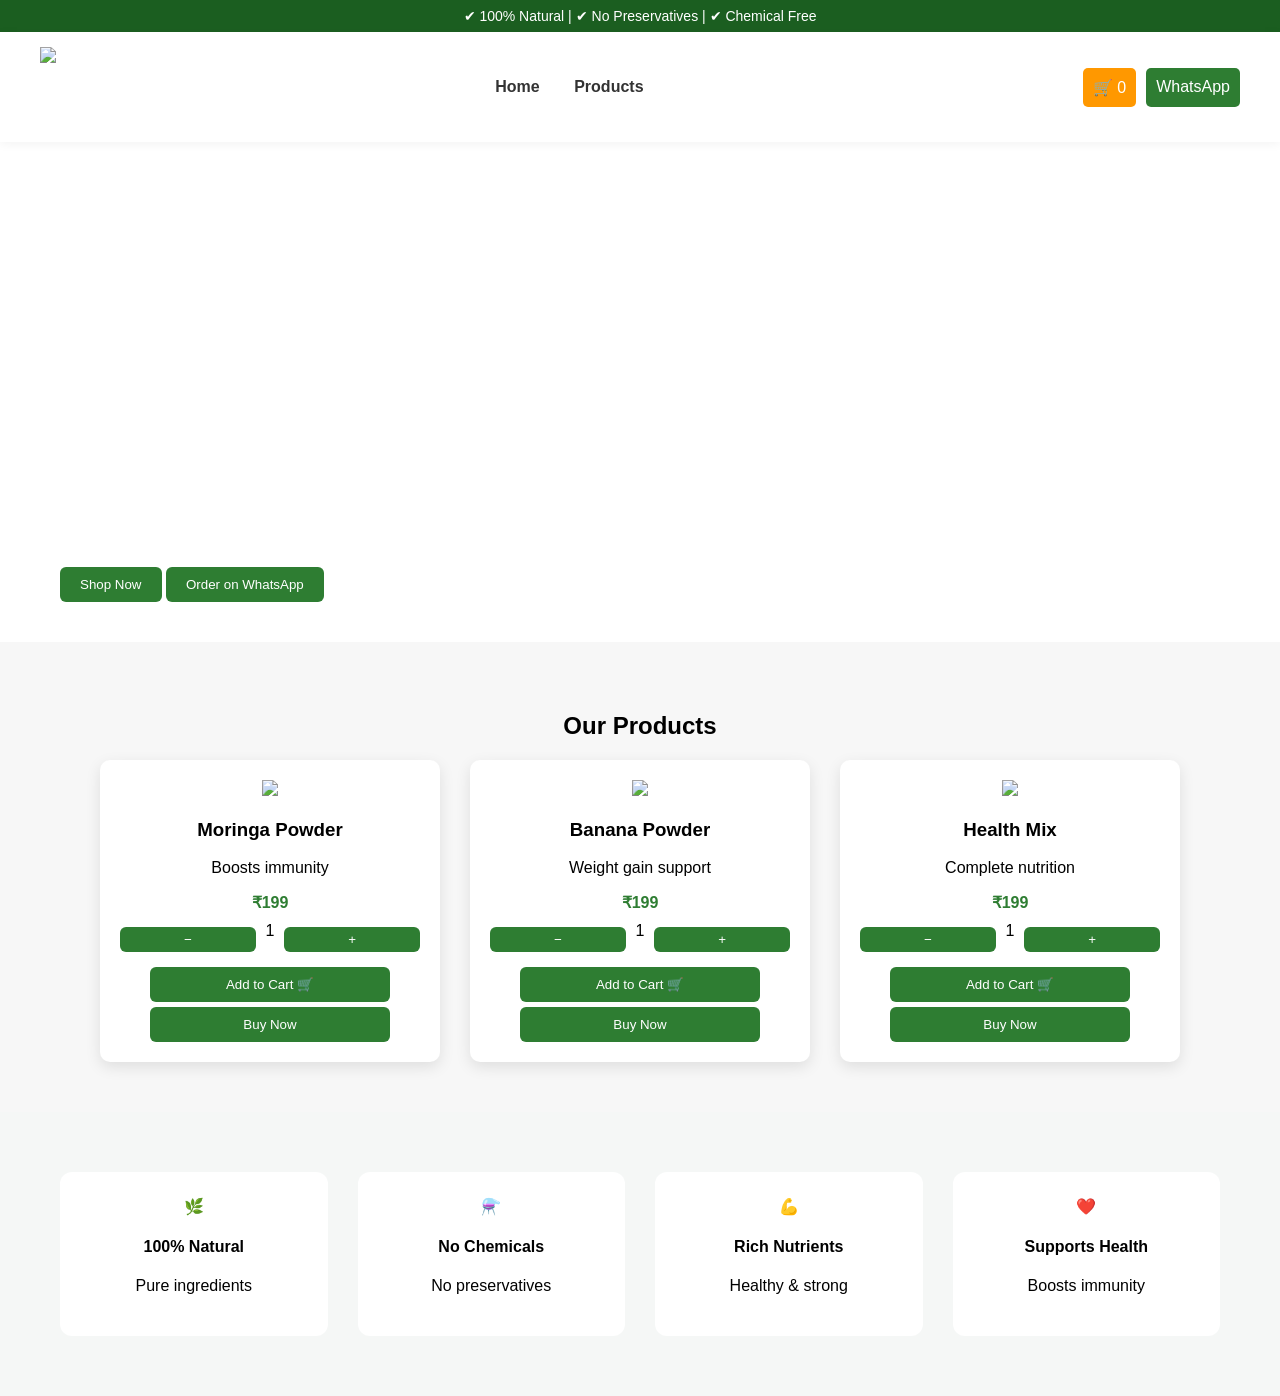
==== index.html @ ce2f468d "Add files via upload" ====
<!DOCTYPE html>
<html>
<head>
<meta name="viewport" content="width=device-width, initial-scale=1">
<title>Arova Naturals</title>

<style>
body{
  margin:0;
  font-family: 'Segoe UI', sans-serif;
}

/* TOP BAR */
.topbar{
  background:#1b5e20;
  color:white;
  text-align:center;
  padding:8px;
  font-size:14px;
}

/* HEADER */
.header{
  display:flex;
  justify-content:space-between;
  align-items:center;
  padding:15px 40px;
  background:white;
  box-shadow:0 2px 10px rgba(0,0,0,0.05);
}

.logo{
  display:flex;
  align-items:center;
}

.logo img{
  height:80px;
}

.logo h2{
  display:none;
}

.menu a{
  margin:0 15px;
  text-decoration:none;
  color:#333;
  font-weight:600;
}

.menu a:hover{
  color:#2e7d32;
}

/* CART */
.cart{
  background:#ff9800;
  color:white;
  padding:10px;
  border-radius:5px;
  cursor:pointer;
}

/* WHATSAPP */
.whatsapp{
  background:#2e7d32;
  color:white;
  padding:10px;
  border-radius:5px;
  cursor:pointer;
}

/* HERO */
.hero{
  width:100%;
  height:500px;
  background:url("images/hero.png") no-repeat center/cover;
  position:relative;
}

.hero-buttons{
  position:absolute;
  bottom:40px;
  left:60px;
}

button{
  background:#2e7d32;
  color:white;
  padding:10px 20px;
  border:none;
  border-radius:6px;
  cursor:pointer;
}

.card button{
  width:80%;
  margin-top:5px;
}

/* PRODUCTS */
.products{
  padding:50px;
  background:#f7f7f7;
}

.product-grid{
  display:flex;
  justify-content:center;
  gap:30px;
}

.card{
  background:white;
  padding:20px;
  border-radius:10px;
  width:300px;
  text-align:center;
  box-shadow:0 5px 15px rgba(0,0,0,0.1);
}

.card img{
  width:100%;
}

.price{
  color:#2e7d32;
  font-weight:bold;
}

/* QUANTITY */
.qty-box{
  display:flex;
  justify-content:center;
  margin:10px 0;
}

.qty-box button{
  padding:5px 10px;
}

.qty{
  margin:0 10px;
}

/* FEATURES */
.features{
  display:flex;
  justify-content:center;
  gap:30px;
  padding:60px;
  background:#f5f7f6;
}

.feature{
  background:white;
  padding:25px;
  border-radius:12px;
  width:220px;
  text-align:center;
}

/* 🔥 POPUP STYLE (NEW) */
#popup{
  display:none;
  position:fixed;
  top:0;
  left:0;
  width:100%;
  height:100%;
  background:rgba(0,0,0,0.5);
  justify-content:center;
  align-items:center;
}

.popup-box{
  background:white;
  padding:20px;
  border-radius:10px;
  width:300px;
}
.popup-box input{
  width:100%;
  padding:8px;
  margin-bottom:10px;
}
</style>
</head>

<body>

<div class="topbar">
✔ 100% Natural | ✔ No Preservatives | ✔ Chemical Free
</div>

<div class="header">
  <div class="logo">
    <img src="images/logo.png">
  </div>

 <div class="menu">
  <a href="#">Home</a>
  <a href="#">Products</a>
</div>

  <div style="display:flex;gap:10px;">
    <div class="cart" onclick="goToCheckout()">
      🛒 <span id="cart-count">0</span>
    </div>

    <div class="whatsapp" onclick="order('Hello')">
      WhatsApp
    </div>
  </div>
</div>

<!-- HERO -->
<section class="hero">
  <div class="hero-buttons">
    <button onclick="goToCheckout()">Shop Now</button>
    <button onclick="order('Order')">Order on WhatsApp</button>
  </div>
</section>

<!-- PRODUCTS -->
<div class="products">
  <h2 style="text-align:center;">Our Products</h2>

  <div class="product-grid">

    <div class="card">
      <img src="images/moringa.png">
      <h3>Moringa Powder</h3>
      <p>Boosts immunity</p>
      <div class="price">₹199</div>

      <div class="qty-box">
        <button onclick="changeQty(this,-1)">−</button>
        <span class="qty">1</span>
        <button onclick="changeQty(this,1)">+</button>
      </div>

      <button onclick="addToCart('Moringa',199,this)">Add to Cart 🛒</button>
      <button onclick="order('Moringa Powder ₹199')">Buy Now</button>
    </div>

    <div class="card">
      <img src="images/banana.png">
      <h3>Banana Powder</h3>
      <p>Weight gain support</p>
      <div class="price">₹199</div>

      <div class="qty-box">
        <button onclick="changeQty(this,-1)">−</button>
        <span class="qty">1</span>
        <button onclick="changeQty(this,1)">+</button>
      </div>

      <button onclick="addToCart('Banana',199,this)">Add to Cart 🛒</button>
      <button onclick="order('Banana Powder ₹199')">Buy Now</button>
    </div>

    <div class="card">
      <img src="images/healthmix.png">
      <h3>Health Mix</h3>
      <p>Complete nutrition</p>
      <div class="price">₹199</div>

      <div class="qty-box">
        <button onclick="changeQty(this,-1)">−</button>
        <span class="qty">1</span>
        <button onclick="changeQty(this,1)">+</button>
      </div>

      <button onclick="addToCart('Health Mix',199,this)">Add to Cart 🛒</button>
      <button onclick="order('Health Mix ₹199')">Buy Now</button>
    </div>

  </div>
</div>

<div class="features">
 <div class="feature">🌿<h4>100% Natural</h4> <p>Pure ingredients</p></div>
 <div class="feature">⚗️<h4>No Chemicals</h4> <p>No preservatives</p></div>
 <div class="feature">💪<h4>Rich Nutrients</h4><p>Healthy & strong</p></div>
 <div class="feature">❤️<h4>Supports Health</h4> <p>Boosts immunity</p></div>
</div>

<!-- 🔥 POPUP FORM (NEW) -->
<div id="popup">
  <div class="popup-box">
    <h3>Enter Details</h3>
    <input id="pname" placeholder="Name">
    <input id="pphone" placeholder="Phone">
    <input id="paddress" placeholder="Address">

    <button onclick="sendWhatsApp()">Confirm Order</button>
    <button onclick="closePopup()" style="background:red;margin-top:5px;">Cancel</button>
  </div>
</div>

<script>
let cart = JSON.parse(localStorage.getItem("cart")) || [];
let selectedProduct = "";

function changeQty(btn, change){
  let qty = btn.parentElement.querySelector(".qty");
  let val = parseInt(qty.innerText);
  val += change;
  if(val < 1) val = 1;
  qty.innerText = val;
}

function addToCart(name, price, btn){
  let qty = btn.parentElement.querySelector(".qty").innerText;

  cart.push({name,price,qty});
  localStorage.setItem("cart", JSON.stringify(cart));

  document.getElementById("cart-count").innerText = cart.length;

  alert(name + " added to cart");
}

function goToCheckout(){
  window.location.href="checkout.html";
}

/* 🔥 UPDATED ORDER FUNCTION */
function order(product){
  selectedProduct = product;
  document.getElementById("popup").style.display="flex";
}

function closePopup(){
  document.getElementById("popup").style.display="none";
}

function sendWhatsApp(){
  let name = document.getElementById("pname").value;
  let phone = document.getElementById("pphone").value;
  let address = document.getElementById("paddress").value;

  if(!name || !phone || !address){
    alert("Please fill all details");
    return;
  }

  let message =
  "New Order:%0A" +
  selectedProduct +
  "%0AName: " + name +
  "%0APhone: " + phone +
  "%0AAddress: " + address;

  window.location.href =
  "https://wa.me/918248320743?text=" + message;

  closePopup();
}
</script>

</body>
</html>
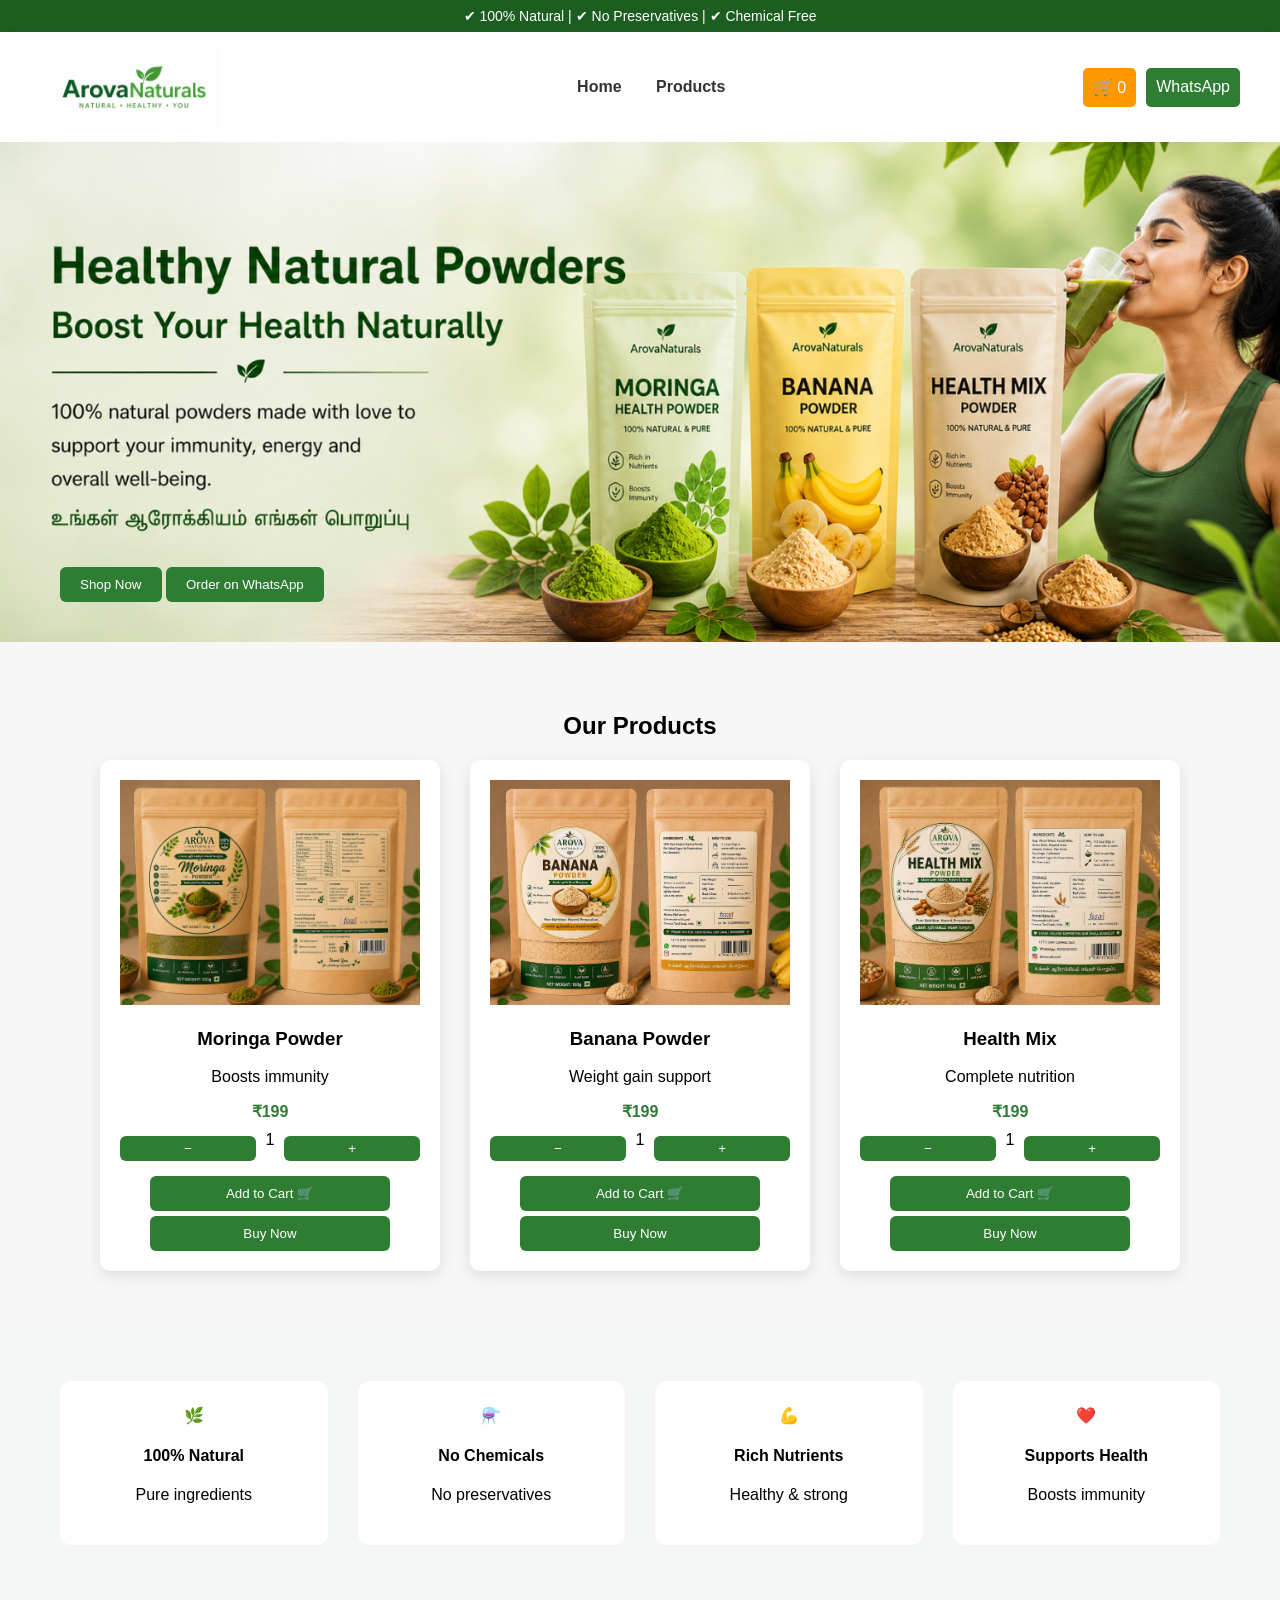
==== commit 922dd6bc: "Update index.html" ====
--- a/index.html
+++ b/index.html
@@ -1,6 +1,7 @@
 <!DOCTYPE html>
 <html>
 <head>
+  <meta name="google-site-verification" content="lU6-gBmw2FXQtP6ryt6Cu6qEpekIy-O5foSp0PY-4SE" />
 <meta name="viewport" content="width=device-width, initial-scale=1">
 <title>Arova Naturals</title>
 
@@ -362,4 +363,4 @@
 </script>
 
 </body>
-</html>+</html>
